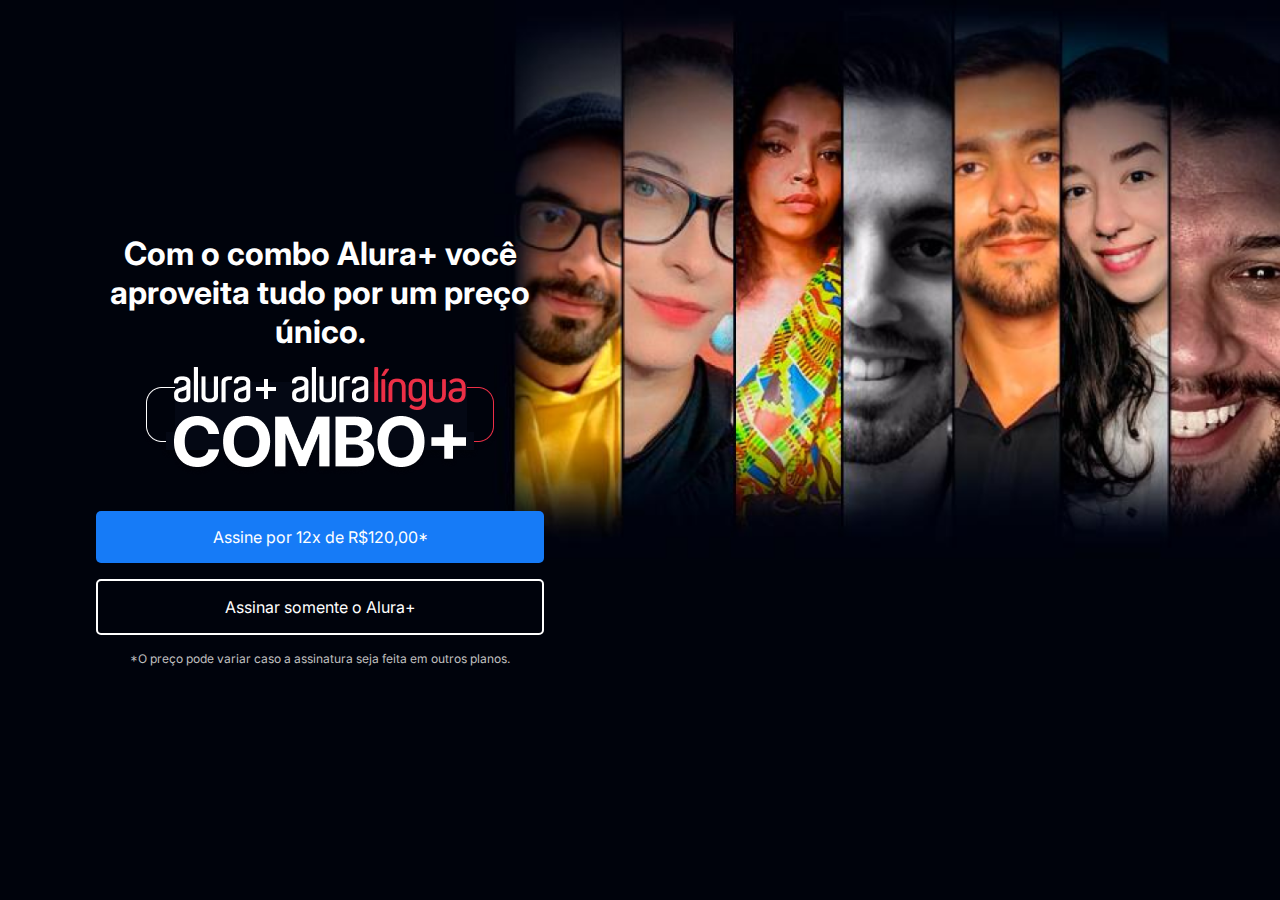
==== index.html @ 2e85b7ec "Add files via upload" ====
<!DOCTYPE html>
<html>

<head>
    <title>Alura Plus</title>
    <meta charset="UTF-8">
    <meta name="viewport" content="width=device-width, initial-scale=1">
    <link rel="stylesheet" href="styles.css">
    <link rel="preconnect" href="https://fonts.googleapis.com">
    <link rel="preconnect" href="https://fonts.gstatic.com" crossorigin>
    <link href="https://fonts.googleapis.com/css2?family=Inter:wght@400;700&display=swap" rel="stylesheet">
</head>

<body>
    <section class="container principal">
      <div class="container__caixa">
        <h1>Com o combo Alura+ você aproveita tudo por um preço único.</h1>
   <img src="Combo.png" alt="O combo+ é a junção do Alura+ e o alura língua" class="container__imagem">
   <a href="www.alura.com.br" class="container__botao">Assine por 12x de R$120,00*</a>
   <a href="www.alura.com.br" class="container__botao botao_secudario">Assinar somente o Alura+</a>
   <p class="container__aviso"> *O preço pode variar caso a assinatura seja feita em outros planos.</p>
      </div>
</section>
</body>

</html>
---- styles.css ----
:root {
    --branco-principal: #FFFFFF;
    --cinza-secundario: #C0C0C0;
    --botao-azul: #167BF7;
    --cor-de-fundo: #00030C;
    --fonte-principal: 'Inter';
}
body {
    background-color: var(--cor-de-fundo);
        color: var(--branco-principal);
        font-family: var(--fonte-principal);
        font-size: 16px;
        font-weight: 400;
}
* {
    margin: 0;
    padding: 0;
}

.principal{
    background-image: url("Background.png");
    background-repeat: no-repeat;
    background-size: contain;
    align-items: center ;
    text-align: center ;
}
.container{
    height: 100vh;
    display: grid;
    grid-template-columns: 50% 50%;
}
.container__botao{
    background-color: var(--botao-azul) ;
    border-radius: 5px ;
    padding: 1em;
    color: var(--branco-principal);
    display: block;
    text-decoration: none;
    margin-bottom: 1em;
}
.botao_secudario{
    background-color: transparent;
    border: 2px solid var(--branco-principal)
}
.container__aviso{
    font-size: 12px;
    color: var(--cinza-secundario);
}
.container__titulo{
    font-size: 28px;
    font-weight: 700;
}
.container__imagem{
    margin: 1em 0 2em 0;
}
.container__caixa{
    margin: 0 6em;
}
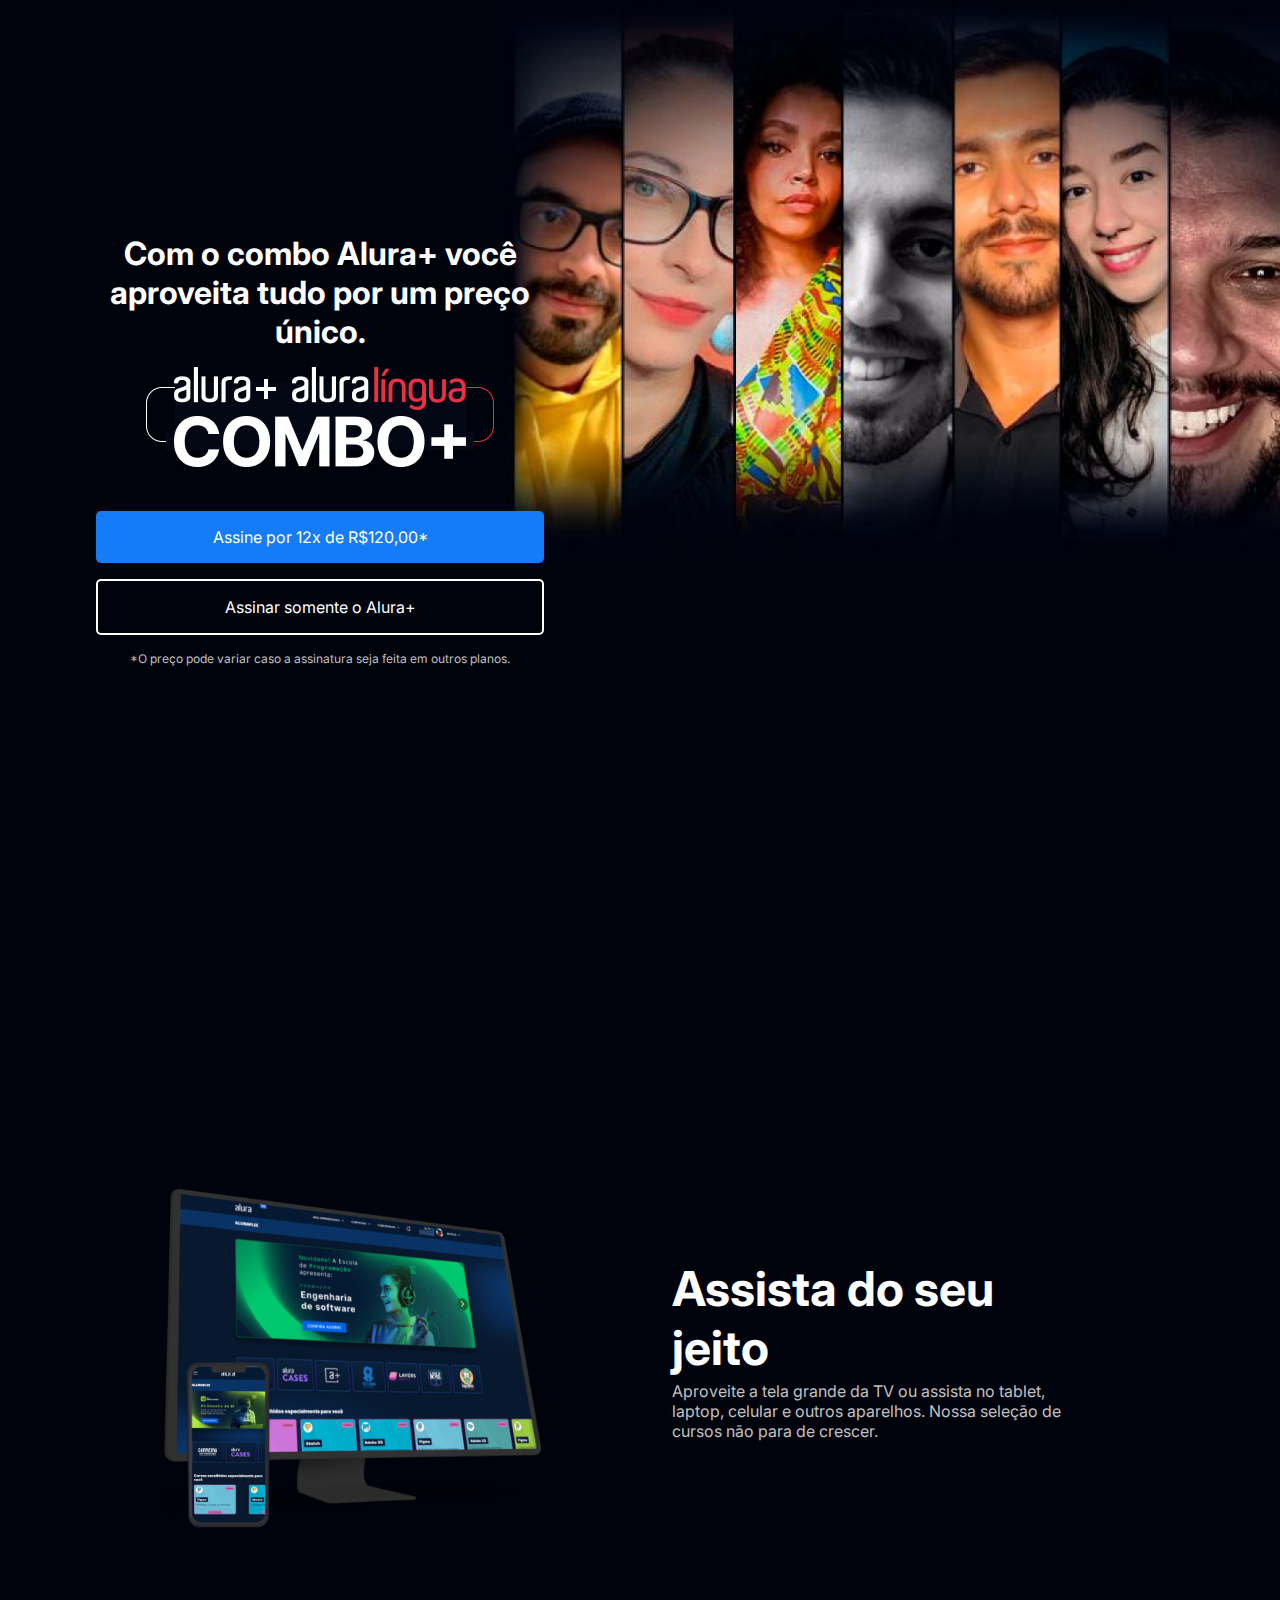
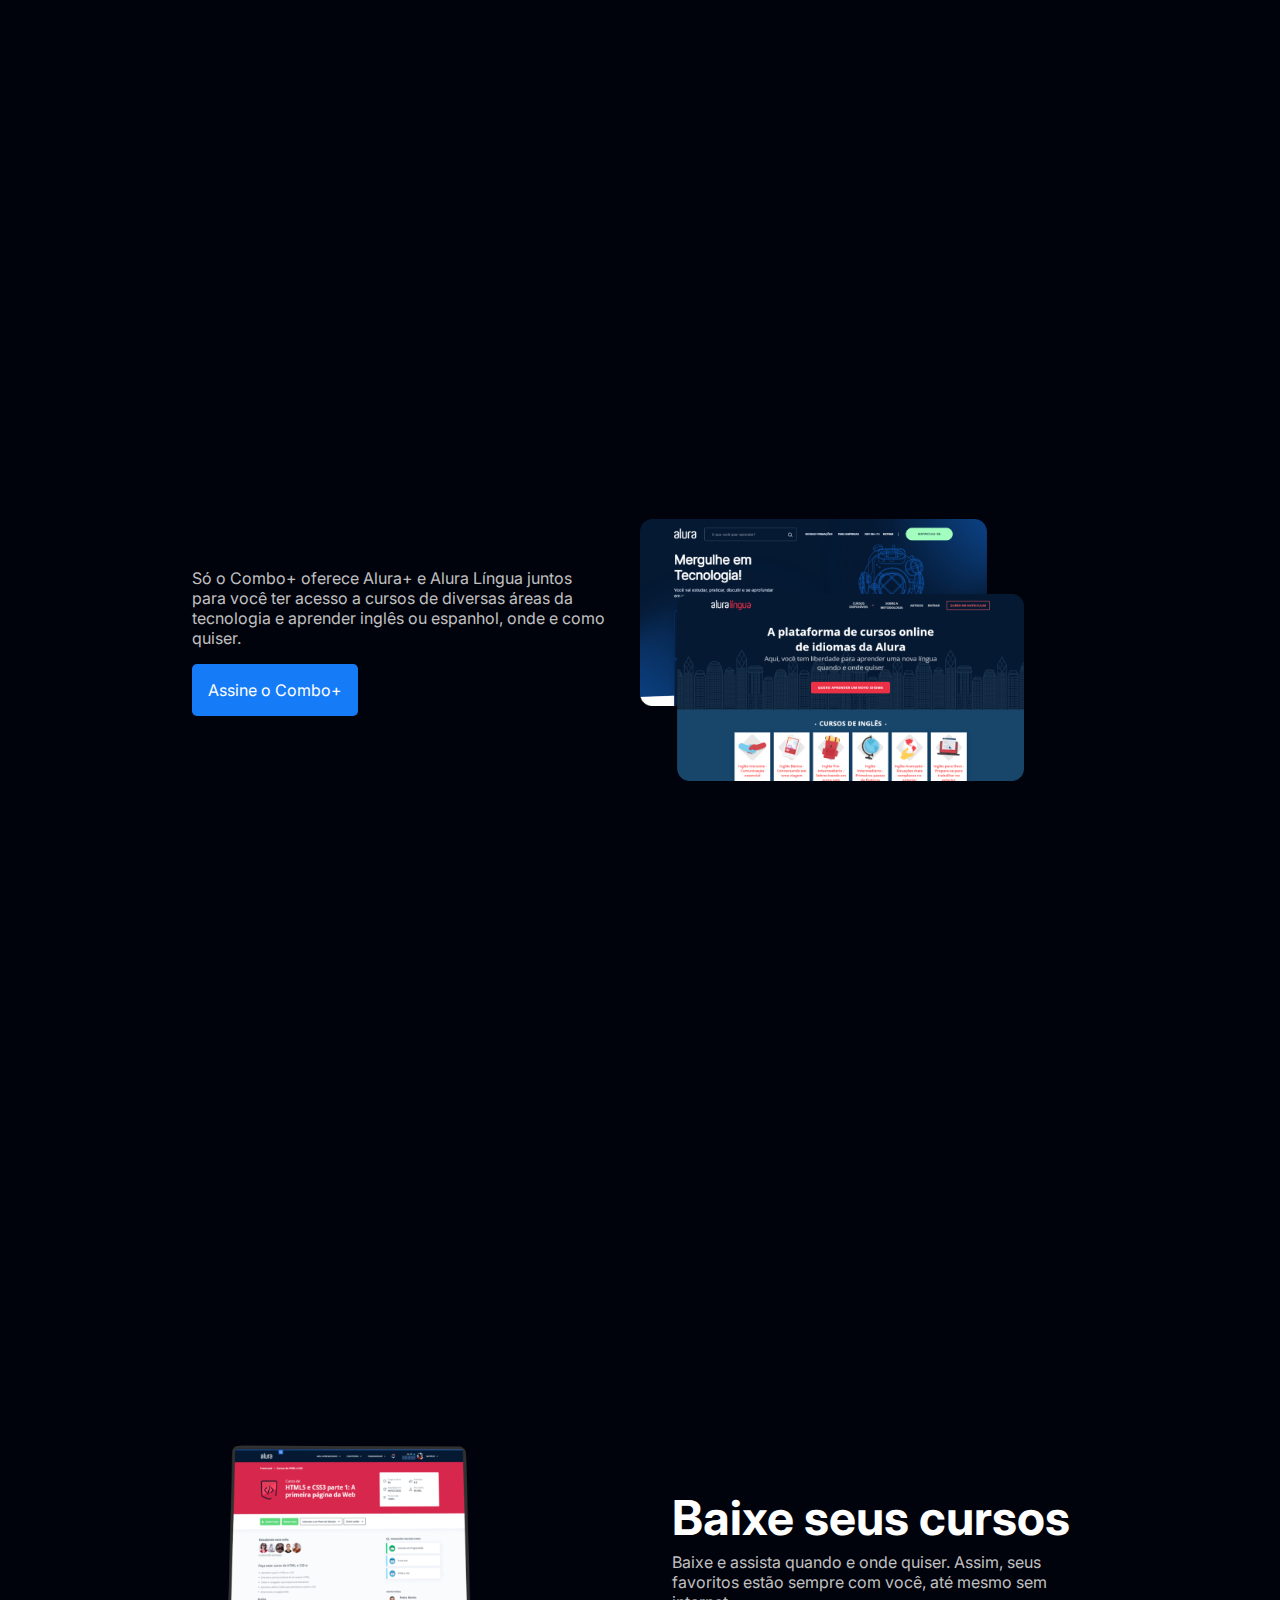
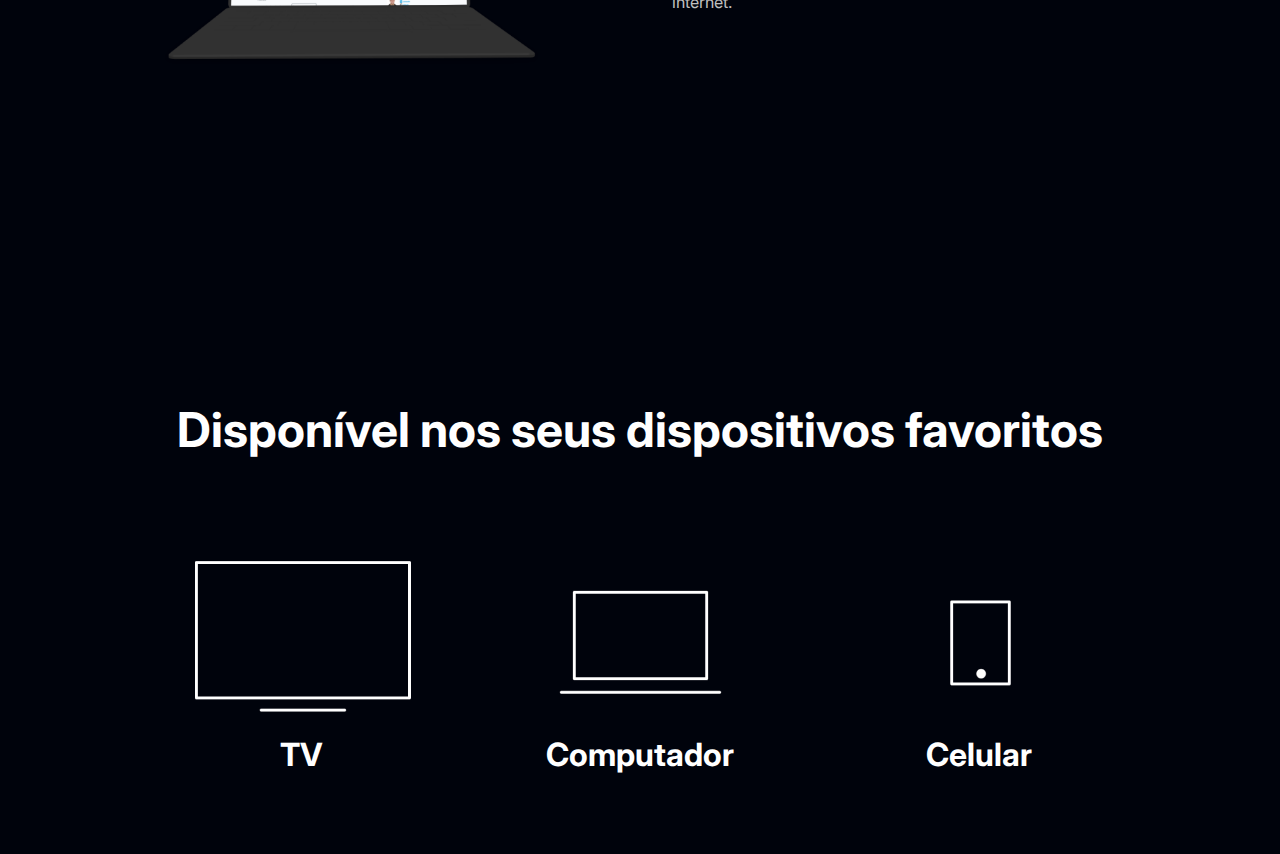
==== commit 7174b77e: "Add files via upload" ====
--- a/index.html
+++ b/index.html
@@ -21,6 +21,53 @@
    <p class="container__aviso"> *O preço pode variar caso a assinatura seja feita em outros planos.</p>
       </div>
 </section>
+
+<section class="container secundario">
+<img src="Plataformas.png" alt="um monitor e um celular com o alura plus aberto" class="secundario__imagem">
+<div class="container__descricao">
+  <h2 class="descricao__titulo">Assista do seu jeito</h2>
+  <p class="descricao__texto">Aproveite a tela grande da TV ou assista no tablet, laptop, celular e outros aparelhos. Nossa seleção de cursos não para de crescer.</p>
+</div>
+
+</section>
+
+<section class="container secundario">
+  <div class="container__descricao">
+      <p class="descricao__texto">
+          Só o Combo+ oferece Alura+ e Alura Língua juntos para você ter acesso a cursos de diversas áreas da
+          tecnologia e aprender inglês ou espanhol, onde e como quiser.
+      </p>
+      <a href="www.alura.com.br" class="container__botao secundario__botao" container>Assine o Combo+</a>
+  </div>
+  <img src="Telas.png" alt="Tela do alura+ e alura língua" class="secundario__imagem">
+</section>
+
+<section class="container secundario">
+  <img src="Notebook.png" alt="Notebook com a página do curso HTML5 e CSS3 da Alura aberta" class="secundario__imagem">
+<div class="container__descricao">
+      <h2 class="descricao__titulo">Baixe seus cursos</h2>
+      <p class="descricao__texto">Baixe e assista quando e onde quiser. Assim, seus favoritos estão sempre com você, até mesmo sem internet.</p>
+  </div>
+</section>
+
+<section class="dispositivos">
+  <h2 class="dispositivos__titulo">Disponível nos seus dispositivos favoritos</h2>
+  <ul class="dispositivos__lista">
+      <li>
+          <img src="tv.png" alt="Ícone de televisão">
+          <h3 class="lista__item">TV</h3>
+      </li>
+      <li>
+          <img src="computador.png" alt="Ícone de computador">
+          <h3 class="lista__item">Computador</h3>
+      </li>
+      <li>
+          <img src="celular.png" alt="Ícone de celular">
+          <h3 class="lista__item">Celular</h3>
+      </li>
+  </ul>
+</section>
+
 </body>
 
 </html>--- a/styles.css
+++ b/styles.css
@@ -55,4 +55,44 @@
 }
 .container__caixa{
     margin: 0 6em;
+}
+.secundario__imagem{
+    width: 80%;
+}
+.secundario{
+    align-items: center;
+    margin: 0 10em;
+}
+.descricao__titulo {
+    font-weight: 700;
+    font-size: 48px;
+    color: var(--branco-principal);
+    margin-bottom: 0.1em;
+}
+.descricao__texto {
+    color: var(--cinza-secundario);
+}
+.secundario__botao{
+    display: inline-block;
+    margin-top: 1em;
+}
+.container__descricao{
+    padding: 2em;
+}
+.dispositivos__lista {
+    display: flex;
+    justify-content: center;
+    list-style-type: none;
+    margin: 5em 0;
+}
+.dispositivos {
+    text-align: center;
+}
+.dispositivos__titulo {
+    font-size: 48px;
+    color: var(--branco-principal);
+}
+.lista__item {
+    font-size: 32px;
+    color: var(--branco-principal);
 }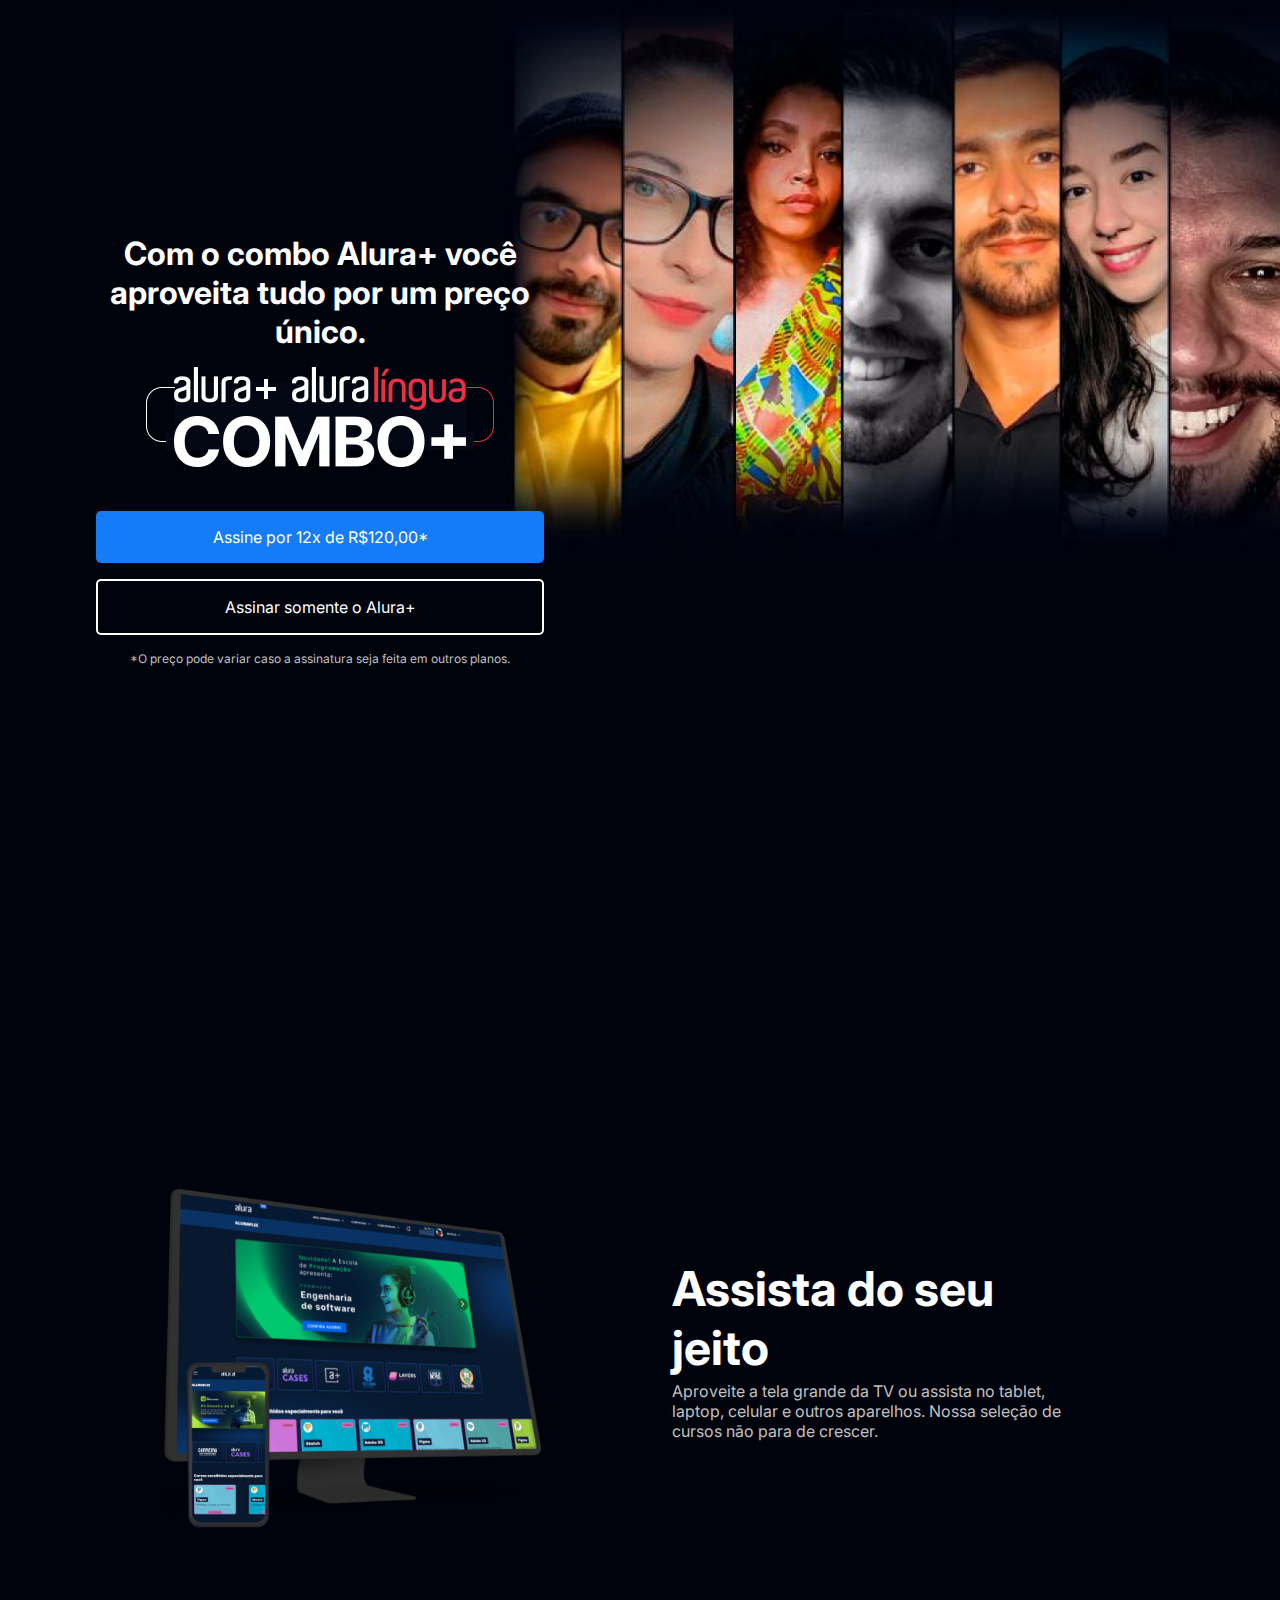
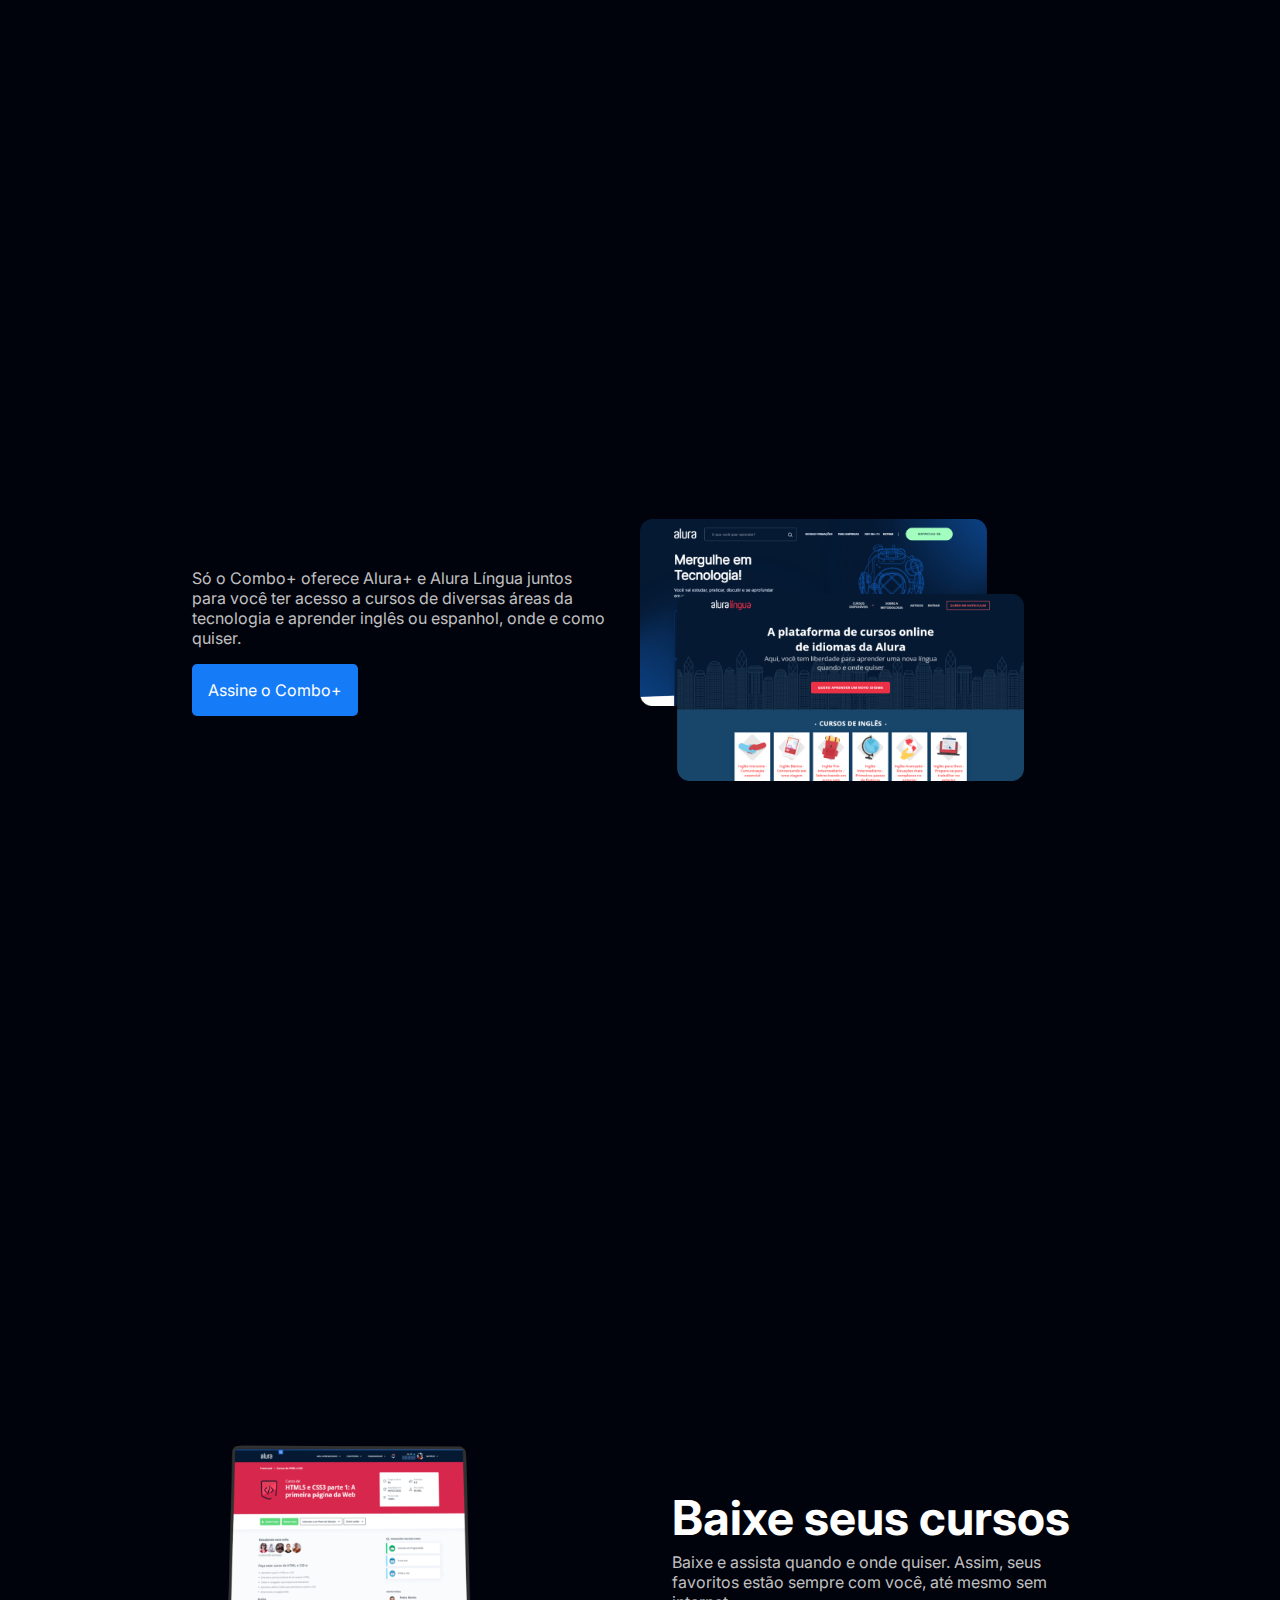
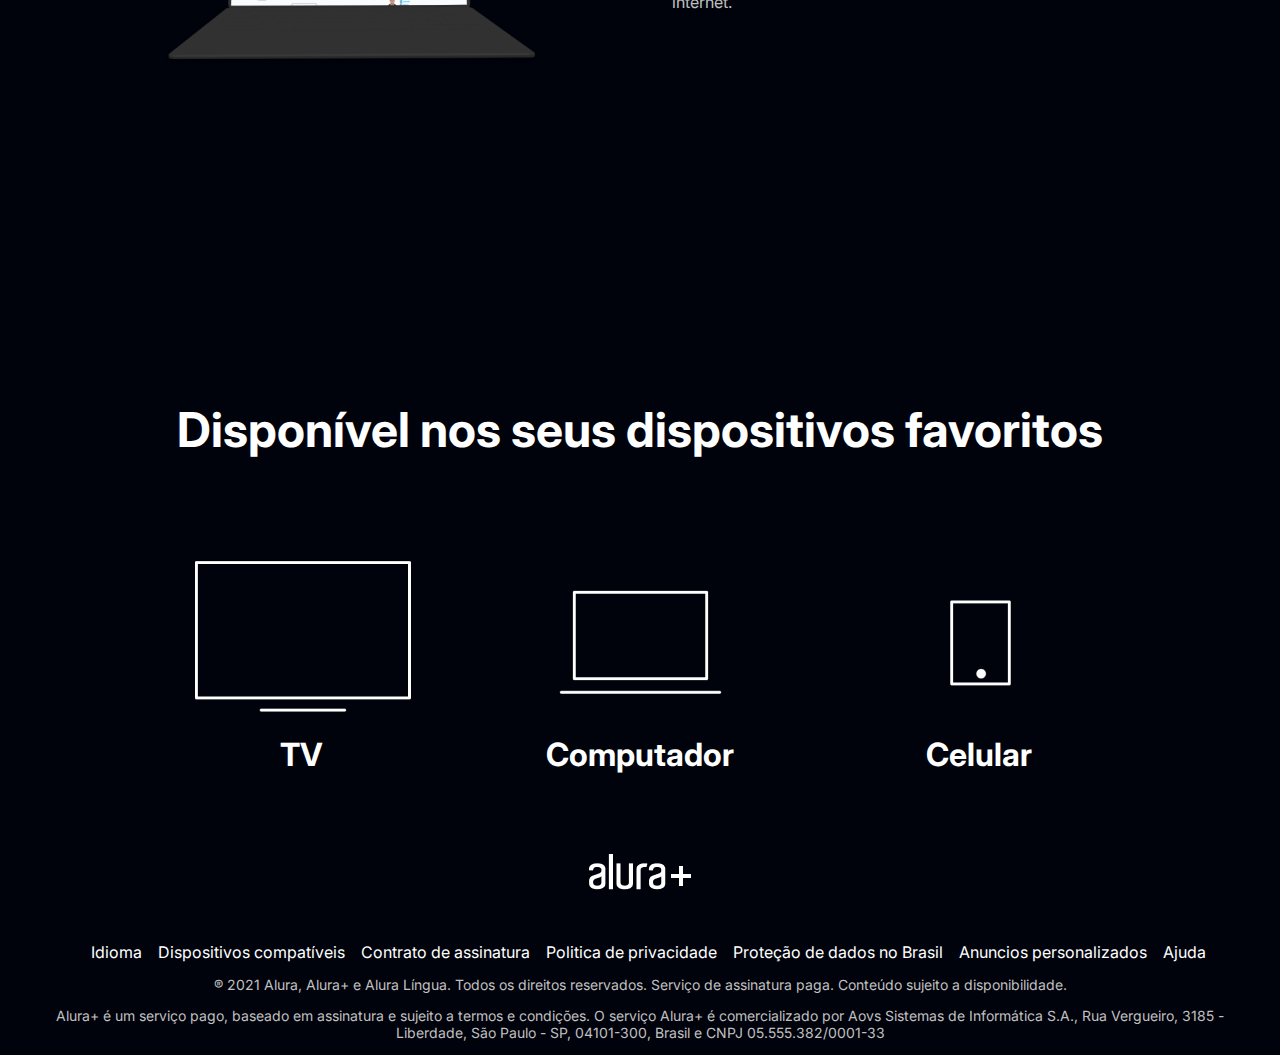
==== commit 107a1135: "Add files via upload" ====
--- a/index.html
+++ b/index.html
@@ -68,6 +68,36 @@
   </ul>
 </section>
 
+<footer class="rodape">
+  <img src="Logo.png" alt="Alura+" class="rodape__logo">
+  <ul class="rodape__lista">
+      <li class="lista__link">
+          <a href="#">Idioma</a>
+      </li>
+      <li class="lista__link">
+          <a href="#">Dispositivos compatíveis</a>
+      </li>
+      <li class="lista__link">
+          <a href="#">Contrato de assinatura</a>
+      </li>
+      <li class="lista__link">
+          <a href="#">Politica de privacidade</a>
+      </li>
+      <li class="lista__link">
+          <a href="#">Proteção de dados no Brasil</a>
+      </li>
+      <li class="lista__link">
+          <a href="#">Anuncios personalizados</a>
+      </li>
+      <li class="lista__link">
+          <a href="#">Ajuda</a>
+      </li>
+  </ul>
+  <p class="rodape__texto">® 2021 Alura, Alura+ e Alura Língua. Todos os direitos reservados. Serviço de assinatura paga. Conteúdo sujeito a disponibilidade.</p>
+  <p class="rodape__texto">Alura+ é um serviço pago, baseado em assinatura e sujeito a termos e condições. O serviço Alura+ é comercializado por Aovs Sistemas de Informática S.A., Rua Vergueiro, 3185 - Liberdade, São Paulo - SP, 04101-300, Brasil e CNPJ 05.555.382/0001-33</p>
+</footer>
+
+
 </body>
 
 </html>--- a/styles.css
+++ b/styles.css
@@ -4,6 +4,7 @@
     --botao-azul: #167BF7;
     --cor-de-fundo: #00030C;
     --fonte-principal: 'Inter';
+    --botao-azul-efeito: #3c92fa;
 }
 body {
     background-color: var(--cor-de-fundo);
@@ -95,4 +96,37 @@
 .lista__item {
     font-size: 32px;
     color: var(--branco-principal);
+}
+.rodape__lista {
+    display: flex;
+    justify-content: center;
+    list-style-type: none;
+    margin-top: 1em;
+}
+.lista__link a{
+    text-decoration: none;
+    color: var(--branco-principal);
+    margin-left: 1em;
+}
+.rodape__texto {
+    margin: 1em 0;
+    color: var(--cinza-secundario);
+    font-size: 14px;
+}
+.rodape {
+    text-align: center;
+    margin: 0em 3em;
+}
+.rodape__logo{
+    margin-bottom: 2em;
+}
+.lista__link a:hover {
+    color: var(--botao-azul);
+}
+.lista__link a:active {
+    color: purple;
+}
+.container__botao:hover {
+    background-color: var(--botao-azul-efeito);
+    color: var(--cor-de-fundo);
 }